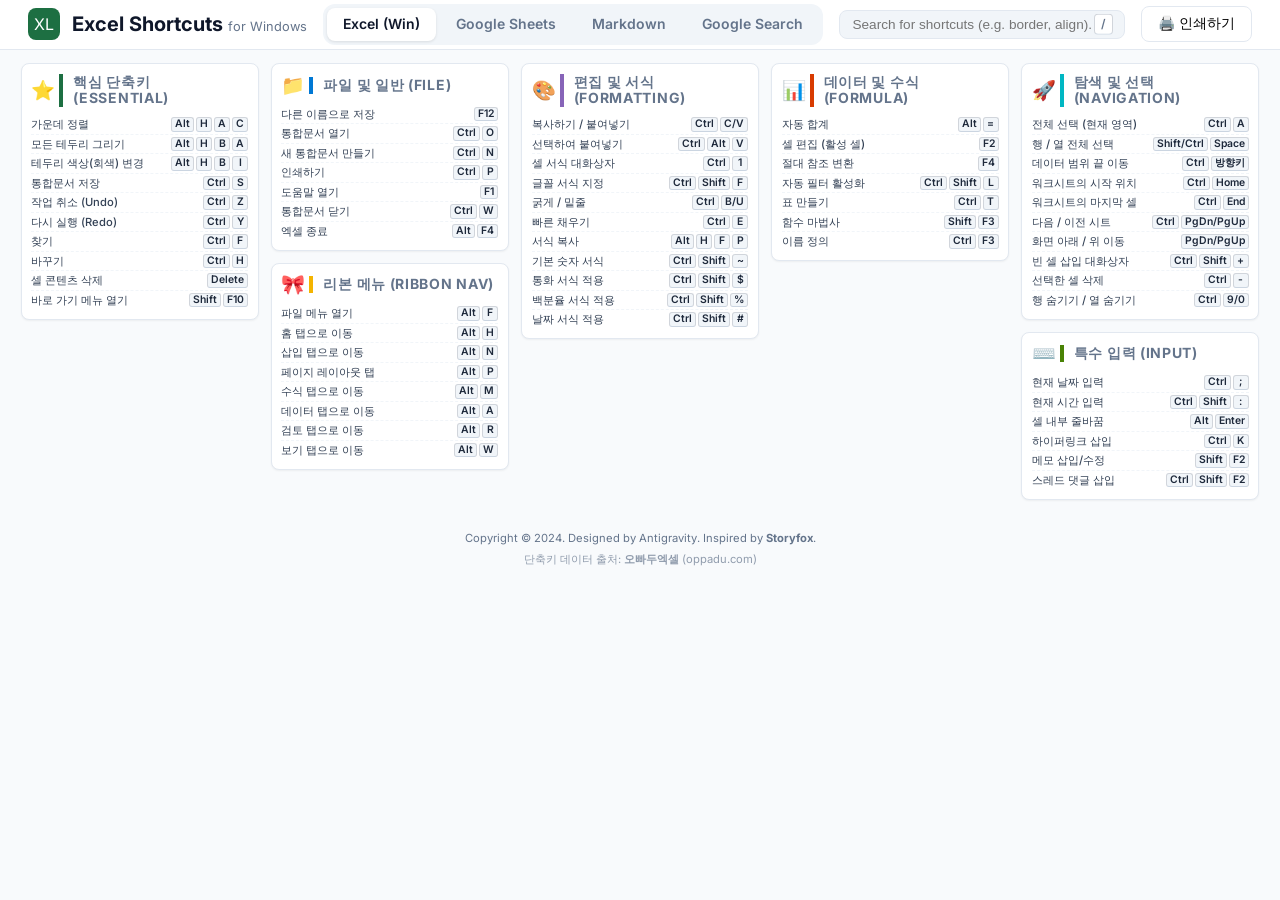
==== html/index.html @ 328e8499 "Reorganize into html and md folders + add Google MD" ====
<!DOCTYPE html>
<html lang="ko">

<head>
    <meta charset="UTF-8">
    <meta name="viewport" content="width=device-width, initial-scale=1.0">
    <title>Excel Shortcuts | Windows 엑셀 단축키 모음</title>
    <link rel="preconnect" href="https://fonts.googleapis.com">
    <link rel="preconnect" href="https://fonts.gstatic.com" crossorigin>
    <link href="https://fonts.googleapis.com/css2?family=Inter:wght@400;500;600;700&display=swap" rel="stylesheet">
    <link rel="stylesheet" href="../css/style.css">
    <style>
        @media print {

            header,
            footer,
            .search-bar {
                display: none !important;
            }

            body {
                padding-top: 0;
            }

            main {
                columns: 2 !important;
                padding: 0;
            }

            .card {
                break-inside: avoid;
                border: 1px solid #eee;
            }
        }
    </style>
</head>

<body>
    <header>
        <div class="header-content">
            <div class="brand">
                <div class="logo">XL</div>
                <h1>Excel Shortcuts <small style="font-weight: 400; font-size: 0.8rem; color: #64748b;">for
                        Windows</small></h1>
            </div>
            <nav class="app-tabs">
                <a href="index.html" class="app-tab active">Excel (Win)</a>
                <a href="sheets.html" class="app-tab">Google Sheets</a>
                <a href="md.html" class="app-tab">Markdown</a>
                <a href="google.html" class="app-tab">Google Search</a>
            </nav>
            <div class="search-bar">
                <input type="text" id="searchInput" placeholder="Search for shortcuts (e.g. border, align)..."
                    autocomplete="off">
                <kbd>/</kbd>
            </div>
            <div class="actions">
                <button onclick="window.print()"
                    style="padding: 8px 16px; border-radius: 8px; border: 1px solid #e2e8f0; background: white; cursor: pointer; font-size: 0.875rem; font-weight: 500;">
                    🖨️ 인쇄하기
                </button>
            </div>
        </div>
    </header>

    <main id="shortcutGrid">
        <!-- JS로 채워짐 -->
    </main>

    <footer>
        <p>Copyright &copy; 2024. Designed by Antigravity. Inspired by <b>Storyfox</b>.</p>
        <p style="margin-top: 8px; opacity: 0.7;">단축키 데이터 출처: <b>오빠두엑셀</b> (oppadu.com)</p>
    </footer>

    <script src="../js/app.js"></script>
</body>

</html>
---- css/style.css ----
:root {
    --bg-main: #f8fafc;
    --card-bg: #ffffff;
    --text-primary: #0f172a;
    --text-secondary: #64748b;
    --border-color: #e2e8f0;
    --kbd-bg: #f1f5f9;
    --kbd-text: #1e293b;
    --kbd-shadow: rgba(0, 0, 0, 0.1);
    --accent-color: #1d6f42;
    /* Default Excel Green */
}

* {
    margin: 0;
    padding: 0;
    box-sizing: border-box;
}

body {
    font-family: 'Inter', -apple-system, BlinkMacSystemFont, "Segoe UI", Roboto, sans-serif;
    background-color: var(--bg-main);
    color: var(--text-primary);
    line-height: 1.2;
    padding-top: 55px;
    /* Space for fixed header */
}

/* Header & Search */
header {
    position: fixed;
    top: 0;
    left: 0;
    right: 0;
    z-index: 100;
    background: rgba(255, 255, 255, 0.95);
    backdrop-filter: blur(8px);
    border-bottom: 1px solid var(--border-color);
    padding: 0.25rem 1rem;
}

.header-content {
    max-width: 98%;
    margin: 0 auto;
    display: flex;
    justify-content: space-between;
    align-items: center;
    gap: 1rem;
}

/* App Tabs */
.app-tabs {
    display: flex;
    background: #f1f5f9;
    padding: 4px;
    border-radius: 12px;
    gap: 4px;
}

.app-tab {
    padding: 8px 16px;
    border-radius: 8px;
    font-size: 0.875rem;
    font-weight: 600;
    text-decoration: none;
    color: var(--text-secondary);
    transition: all 0.2s;
}

.app-tab.active {
    background: white;
    color: var(--text-primary);
    box-shadow: 0 1px 3px rgba(0, 0, 0, 0.1);
}

.app-tab:hover:not(.active) {
    color: var(--text-primary);
}

.brand {
    display: flex;
    align-items: center;
    gap: 12px;
}

.logo {
    background: var(--accent-color);
    color: white;
    width: 32px;
    height: 32px;
    border-radius: 8px;
    display: flex;
    align-items: center;
    justify-content: center;
}

h1 {
    font-size: 1.25rem;
    font-weight: 700;
    color: var(--text-primary);
}

.search-bar {
    position: relative;
    flex: 1;
    max-width: 600px;
}

#searchInput {
    width: 100%;
    padding: 6px 12px;
    padding-right: 32px;
    border-radius: 8px;
    border: 1px solid var(--border-color);
    background: #f1f5f9;
    font-size: 0.85rem;
    transition: all 0.2s;
}

#searchInput:focus {
    outline: none;
    background: white;
    border-color: var(--accent-color);
    box-shadow: 0 0 0 3px rgba(29, 111, 66, 0.1);
}

.search-bar kbd {
    position: absolute;
    right: 12px;
    top: 50%;
    transform: translateY(-50%);
    font-size: 0.75rem;
    background: white;
    padding: 2px 6px;
    border-radius: 4px;
    color: var(--text-secondary);
}

/* Grid Layout */
main {
    max-width: 98%;
    margin: 0 auto;
    padding: 0.5rem;
    columns: 6 220px;
    /* Ultra-dense columns */
    column-gap: 0.75rem;
}

.card {
    break-inside: avoid;
    margin-bottom: 0.75rem;
    background: var(--card-bg);
    border-radius: 8px;
    border: 1px solid var(--border-color);
    padding: 0.6rem;
    transition: transform 0.2s;
    box-shadow: 0 1px 2px rgba(0, 0, 0, 0.05);
}

.card:hover {
    transform: translateY(-1px);
    box-shadow: 0 4px 10px rgba(0, 0, 0, 0.05);
}

.card-header {
    display: flex;
    align-items: center;
    gap: 4px;
    margin-bottom: 0.5rem;
}

.card-header .icon {
    font-size: 1.2rem;
}

.card-header h2 {
    font-size: 0.875rem;
    font-weight: 700;
    text-transform: uppercase;
    letter-spacing: 0.05em;
    color: var(--text-secondary);
    border-left: 4px solid var(--accent-color);
    padding-left: 10px;
}

/* Shortcuts */
.shortcut-list {
    list-style: none;
}

.shortcut-item {
    display: flex;
    justify-content: space-between;
    align-items: center;
    padding: 2px 0;
    border-bottom: 1px dashed #f1f5f9;
}

.shortcut-item:last-child {
    border-bottom: none;
}

.desc {
    font-size: 0.7rem;
    font-weight: 500;
    color: #334155;
    line-height: 1.1;
}

.keys {
    display: flex;
    gap: 2px;
}

kbd {
    display: inline-block;
    padding: 0px 3px;
    font-size: 0.65rem;
    font-weight: 600;
    font-family: inherit;
    color: var(--kbd-text);
    background: var(--kbd-bg);
    border: 1px solid #d1d5db;
    border-bottom: 1px solid #cbd5e1;
    border-radius: 3px;
    min-width: 16px;
    text-align: center;
}

/* Footer */
footer {
    padding: 1.5rem 1rem;
    text-align: center;
    color: var(--text-secondary);
    font-size: 0.7rem;
}

/* Responsive */
@media (max-width: 768px) {
    header {
        padding: 1rem;
    }

    .header-content {
        flex-direction: column;
        gap: 1rem;
    }

    .search-bar {
        max-width: 100%;
    }
}
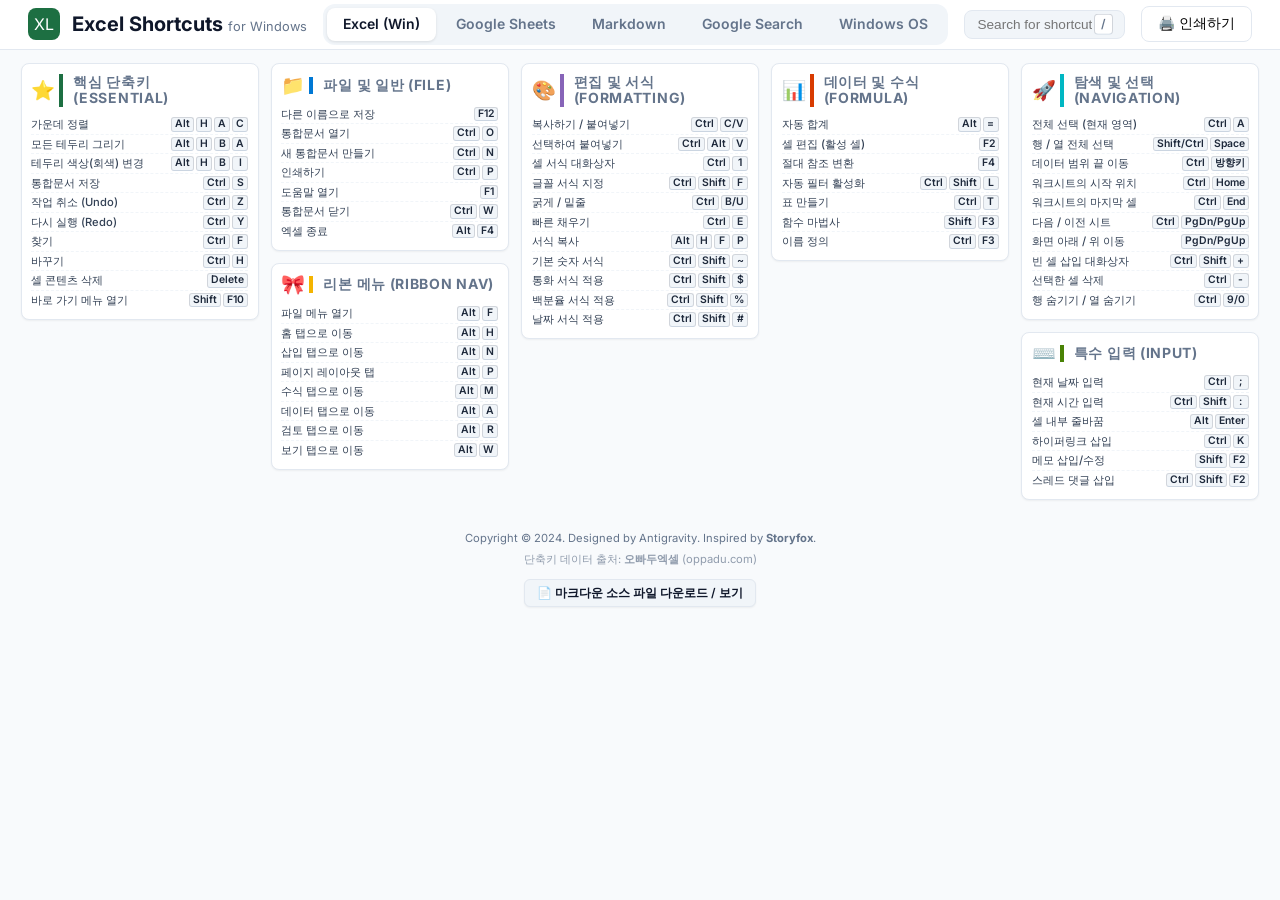
==== commit 50db7e3b: "Add markdown source links to footer and README" ====
--- a/html/index.html
+++ b/html/index.html
@@ -48,6 +48,7 @@
                 <a href="sheets.html" class="app-tab">Google Sheets</a>
                 <a href="md.html" class="app-tab">Markdown</a>
                 <a href="google.html" class="app-tab">Google Search</a>
+                <a href="win.html" class="app-tab">Windows OS</a>
             </nav>
             <div class="search-bar">
                 <input type="text" id="searchInput" placeholder="Search for shortcuts (e.g. border, align)..."
@@ -70,6 +71,12 @@
     <footer>
         <p>Copyright &copy; 2024. Designed by Antigravity. Inspired by <b>Storyfox</b>.</p>
         <p style="margin-top: 8px; opacity: 0.7;">단축키 데이터 출처: <b>오빠두엑셀</b> (oppadu.com)</p>
+    
+        <div style="margin-top: 12px;">
+            <a href="https://github.com/LAZYGASS/shortcut-cheatsheet/blob/master/md/excel_shortcuts.md" target="_blank" style="display:inline-block; padding: 6px 12px; background: var(--kbd-bg); border: 1px solid var(--border-color); border-radius: 6px; color: var(--text-primary); text-decoration: none; font-size: 0.75rem; font-weight: 600; box-shadow: 0 1px 2px rgba(0,0,0,0.05); transition: all 0.2s;">
+                📄 마크다운 소스 파일 다운로드 / 보기
+            </a>
+        </div>
     </footer>
 
     <script src="../js/app.js"></script>
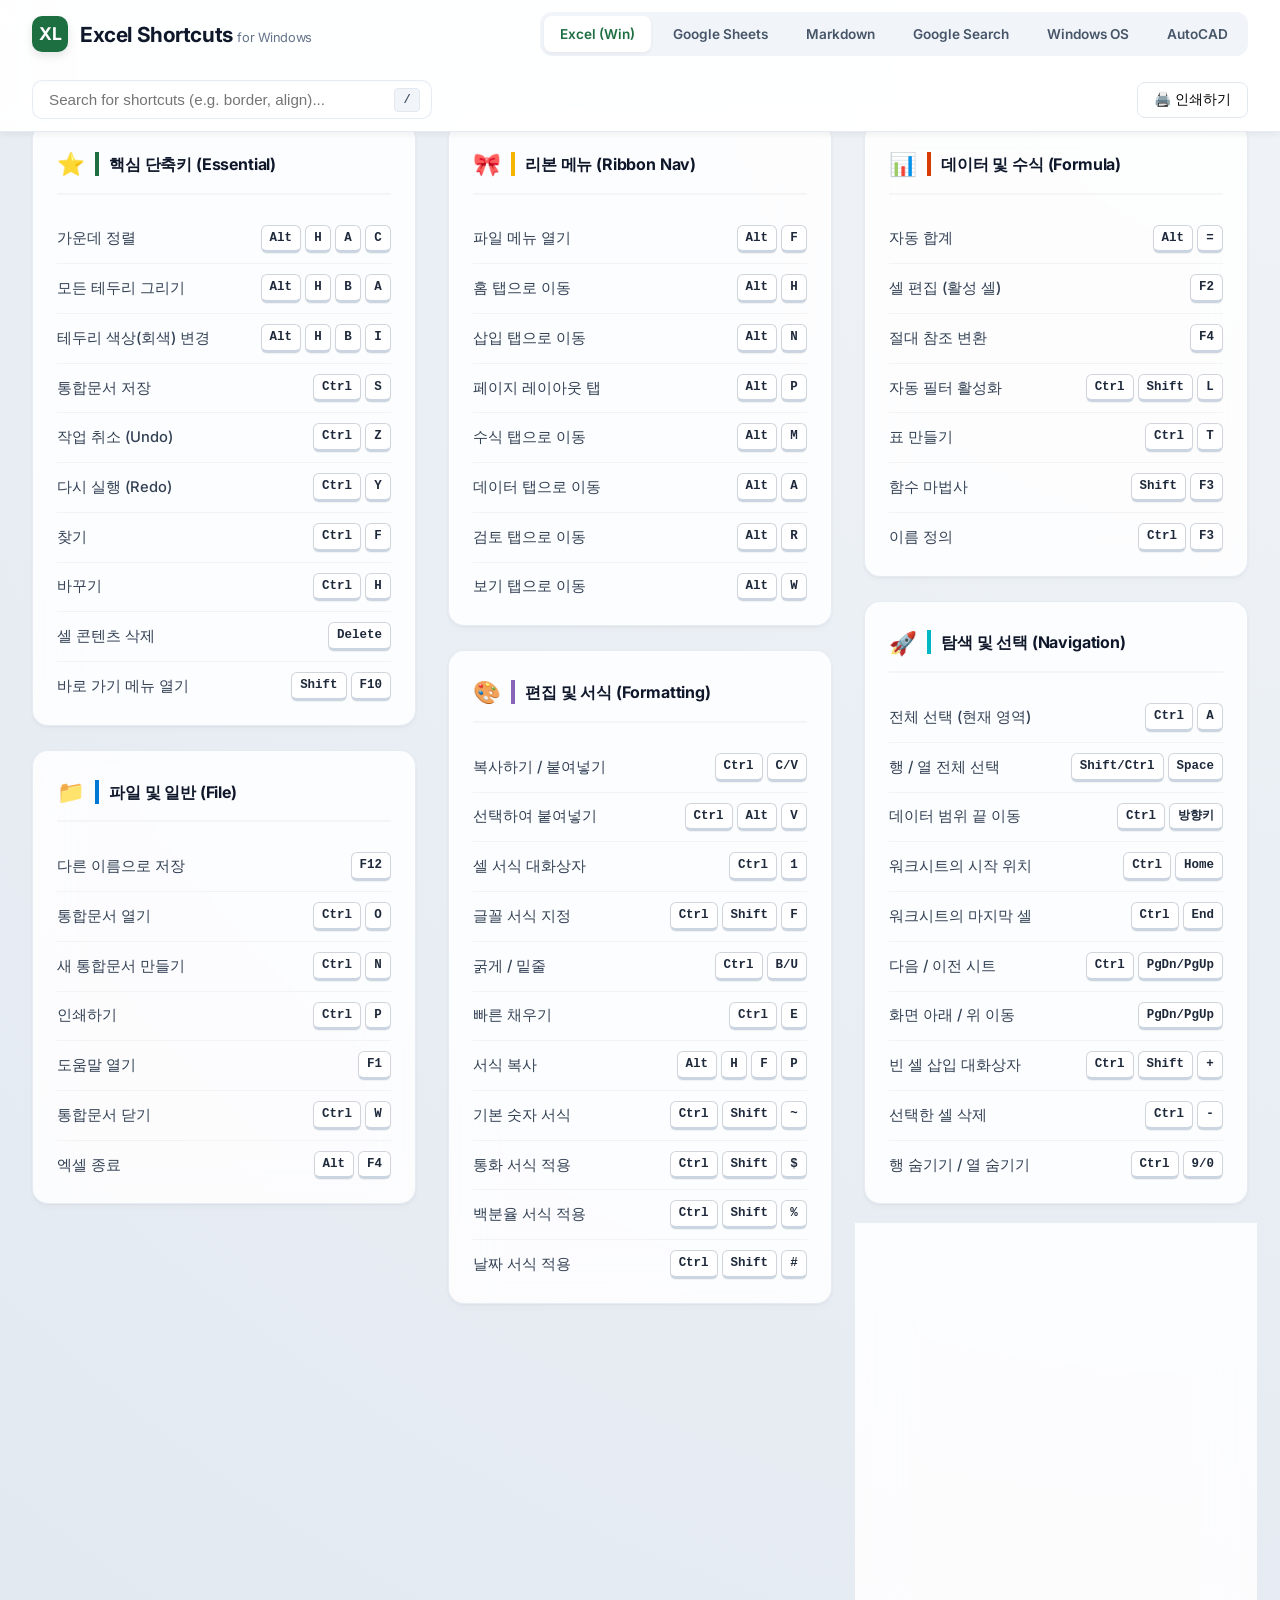
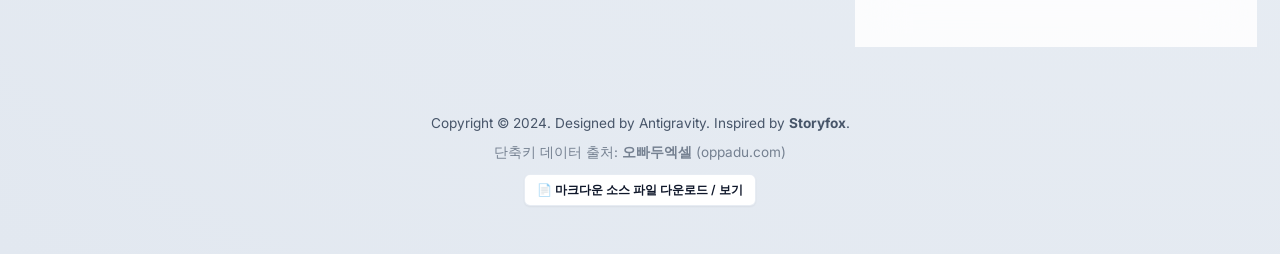
==== commit 730d3d37: "Add AutoCAD shortcuts" ====
--- a/html/index.html
+++ b/html/index.html
@@ -49,6 +49,7 @@
                 <a href="md.html" class="app-tab">Markdown</a>
                 <a href="google.html" class="app-tab">Google Search</a>
                 <a href="win.html" class="app-tab">Windows OS</a>
+                <a href="cad.html" class="app-tab">AutoCAD</a>
             </nav>
             <div class="search-bar">
                 <input type="text" id="searchInput" placeholder="Search for shortcuts (e.g. border, align)..."
--- a/css/style.css
+++ b/css/style.css
@@ -1,12 +1,13 @@
 :root {
     --bg-main: #f8fafc;
-    --card-bg: #ffffff;
+    --card-bg: rgba(255, 255, 255, 0.85);
+    /* Slightly more opaque glass */
     --text-primary: #0f172a;
-    --text-secondary: #64748b;
-    --border-color: #e2e8f0;
-    --kbd-bg: #f1f5f9;
+    --text-secondary: #475569;
+    --border-color: rgba(226, 232, 240, 0.8);
+    --kbd-bg: #ffffff;
     --kbd-text: #1e293b;
-    --kbd-shadow: rgba(0, 0, 0, 0.1);
+    --kbd-shadow: #cbd5e1;
     --accent-color: #1d6f42;
     /* Default Excel Green */
 }
@@ -18,12 +19,12 @@
 }
 
 body {
-    font-family: 'Inter', -apple-system, BlinkMacSystemFont, "Segoe UI", Roboto, sans-serif;
-    background-color: var(--bg-main);
-    color: var(--text-primary);
-    line-height: 1.2;
-    padding-top: 55px;
-    /* Space for fixed header */
+    font-family: 'Pretendard', 'Inter', -apple-system, BlinkMacSystemFont, "Segoe UI", Roboto, sans-serif;
+    background: radial-gradient(circle at top right, #f0f4f8, #e2e8f0);
+    color: var(--text-primary);
+    line-height: 1.5;
+    padding-top: 90px;
+    min-height: 100vh;
 }
 
 /* Header & Search */
@@ -34,18 +35,20 @@
     right: 0;
     z-index: 100;
     background: rgba(255, 255, 255, 0.95);
-    backdrop-filter: blur(8px);
+    backdrop-filter: blur(12px);
     border-bottom: 1px solid var(--border-color);
-    padding: 0.25rem 1rem;
+    padding: 0.75rem 2rem;
+    box-shadow: 0 4px 6px -1px rgba(0, 0, 0, 0.05);
 }
 
 .header-content {
-    max-width: 98%;
+    max-width: 1600px;
     margin: 0 auto;
     display: flex;
     justify-content: space-between;
     align-items: center;
-    gap: 1rem;
+    flex-wrap: wrap;
+    gap: 1.5rem;
 }
 
 /* App Tabs */
@@ -54,27 +57,29 @@
     background: #f1f5f9;
     padding: 4px;
     border-radius: 12px;
-    gap: 4px;
+    gap: 6px;
+    flex-wrap: wrap;
 }
 
 .app-tab {
     padding: 8px 16px;
     border-radius: 8px;
-    font-size: 0.875rem;
+    font-size: 0.85rem;
     font-weight: 600;
     text-decoration: none;
     color: var(--text-secondary);
-    transition: all 0.2s;
+    transition: all 0.2s ease;
 }
 
 .app-tab.active {
     background: white;
-    color: var(--text-primary);
-    box-shadow: 0 1px 3px rgba(0, 0, 0, 0.1);
+    color: var(--accent-color, var(--text-primary));
+    box-shadow: 0 2px 4px rgba(0, 0, 0, 0.05);
 }
 
 .app-tab:hover:not(.active) {
     color: var(--text-primary);
+    background: rgba(255, 255, 255, 0.5);
 }
 
 .brand {
@@ -86,42 +91,47 @@
 .logo {
     background: var(--accent-color);
     color: white;
-    width: 32px;
-    height: 32px;
-    border-radius: 8px;
+    width: 36px;
+    height: 36px;
+    border-radius: 10px;
     display: flex;
     align-items: center;
     justify-content: center;
+    font-weight: bold;
+    font-size: 1.1rem;
+    box-shadow: 0 4px 10px rgba(0, 0, 0, 0.1);
 }
 
 h1 {
-    font-size: 1.25rem;
+    font-size: 1.3rem;
     font-weight: 700;
     color: var(--text-primary);
+    letter-spacing: -0.02em;
 }
 
 .search-bar {
     position: relative;
     flex: 1;
-    max-width: 600px;
+    min-width: 250px;
+    max-width: 400px;
 }
 
 #searchInput {
     width: 100%;
-    padding: 6px 12px;
-    padding-right: 32px;
-    border-radius: 8px;
+    padding: 10px 16px;
+    padding-right: 40px;
+    border-radius: 10px;
     border: 1px solid var(--border-color);
-    background: #f1f5f9;
-    font-size: 0.85rem;
-    transition: all 0.2s;
+    background: #ffffff;
+    font-size: 0.95rem;
+    transition: all 0.2s ease;
+    box-shadow: inset 0 2px 4px rgba(0, 0, 0, 0.02);
 }
 
 #searchInput:focus {
     outline: none;
-    background: white;
     border-color: var(--accent-color);
-    box-shadow: 0 0 0 3px rgba(29, 111, 66, 0.1);
+    box-shadow: 0 0 0 3px rgba(0, 0, 0, 0.05);
 }
 
 .search-bar kbd {
@@ -130,55 +140,59 @@
     top: 50%;
     transform: translateY(-50%);
     font-size: 0.75rem;
-    background: white;
+    background: #f1f5f9;
     padding: 2px 6px;
     border-radius: 4px;
     color: var(--text-secondary);
-}
-
-/* Grid Layout */
+    border: 1px solid #e2e8f0;
+    box-shadow: none;
+}
+
+/* Grid Layout - Optimized for Readability */
 main {
-    max-width: 98%;
+    max-width: 1600px;
     margin: 0 auto;
-    padding: 0.5rem;
-    columns: 6 220px;
-    /* Ultra-dense columns */
-    column-gap: 0.75rem;
+    padding: 2rem;
+    columns: 3 340px;
+    /* Readability balance */
+    column-gap: 2rem;
 }
 
 .card {
     break-inside: avoid;
-    margin-bottom: 0.75rem;
+    margin-bottom: 1.5rem;
     background: var(--card-bg);
-    border-radius: 8px;
+    border-radius: 16px;
     border: 1px solid var(--border-color);
-    padding: 0.6rem;
-    transition: transform 0.2s;
-    box-shadow: 0 1px 2px rgba(0, 0, 0, 0.05);
+    padding: 1.5rem;
+    backdrop-filter: blur(20px);
+    transition: transform 0.25s cubic-bezier(0.2, 0.8, 0.2, 1), box-shadow 0.25s ease;
+    box-shadow: 0 4px 6px rgba(0, 0, 0, 0.02), 0 1px 3px rgba(0, 0, 0, 0.05);
 }
 
 .card:hover {
-    transform: translateY(-1px);
-    box-shadow: 0 4px 10px rgba(0, 0, 0, 0.05);
+    transform: translateY(-4px);
+    box-shadow: 0 12px 24px rgba(0, 0, 0, 0.06), 0 4px 8px rgba(0, 0, 0, 0.04);
 }
 
 .card-header {
     display: flex;
     align-items: center;
-    gap: 4px;
-    margin-bottom: 0.5rem;
+    gap: 10px;
+    margin-bottom: 1.25rem;
+    padding-bottom: 0.75rem;
+    border-bottom: 2px solid rgba(0, 0, 0, 0.03);
 }
 
 .card-header .icon {
-    font-size: 1.2rem;
+    font-size: 1.4rem;
 }
 
 .card-header h2 {
-    font-size: 0.875rem;
+    font-size: 1rem;
     font-weight: 700;
-    text-transform: uppercase;
-    letter-spacing: 0.05em;
-    color: var(--text-secondary);
+    letter-spacing: -0.01em;
+    color: var(--text-primary);
     border-left: 4px solid var(--accent-color);
     padding-left: 10px;
 }
@@ -192,50 +206,76 @@
     display: flex;
     justify-content: space-between;
     align-items: center;
-    padding: 2px 0;
-    border-bottom: 1px dashed #f1f5f9;
+    padding: 10px 0;
+    border-bottom: 1px solid rgba(0, 0, 0, 0.04);
 }
 
 .shortcut-item:last-child {
     border-bottom: none;
+    padding-bottom: 0;
 }
 
 .desc {
-    font-size: 0.7rem;
+    font-size: 0.92rem;
     font-weight: 500;
     color: #334155;
-    line-height: 1.1;
+    line-height: 1.3;
+    padding-right: 12px;
 }
 
 .keys {
     display: flex;
-    gap: 2px;
+    flex-wrap: wrap;
+    justify-content: flex-end;
+    gap: 4px;
 }
 
 kbd {
     display: inline-block;
-    padding: 0px 3px;
-    font-size: 0.65rem;
+    padding: 3px 8px;
+    font-size: 0.78rem;
     font-weight: 600;
-    font-family: inherit;
+    font-family: 'Fira Code', 'Consolas', monospace;
     color: var(--kbd-text);
     background: var(--kbd-bg);
     border: 1px solid #d1d5db;
-    border-bottom: 1px solid #cbd5e1;
-    border-radius: 3px;
-    min-width: 16px;
+    border-bottom: 3px solid var(--kbd-shadow);
+    border-radius: 6px;
+    min-width: 26px;
     text-align: center;
+    box-shadow: 0 1px 1px rgba(0, 0, 0, 0.05);
+}
+
+/* Print Mode Adjustment */
+@media print {
+    main {
+        columns: 2 !important;
+        column-gap: 1rem;
+    }
+
+    .card {
+        box-shadow: none !important;
+        border: 1px solid #ccc !important;
+        padding: 1rem !important;
+        margin-bottom: 1rem !important;
+    }
 }
 
 /* Footer */
 footer {
-    padding: 1.5rem 1rem;
+    padding: 3rem 1rem;
     text-align: center;
     color: var(--text-secondary);
-    font-size: 0.7rem;
+    font-size: 0.85rem;
 }
 
 /* Responsive */
+@media (max-width: 1024px) {
+    main {
+        columns: 2;
+    }
+}
+
 @media (max-width: 768px) {
     header {
         padding: 1rem;
@@ -244,9 +284,15 @@
     .header-content {
         flex-direction: column;
         gap: 1rem;
+        justify-content: center;
     }
 
     .search-bar {
         max-width: 100%;
     }
+
+    main {
+        columns: 1;
+        padding: 1rem;
+    }
 }
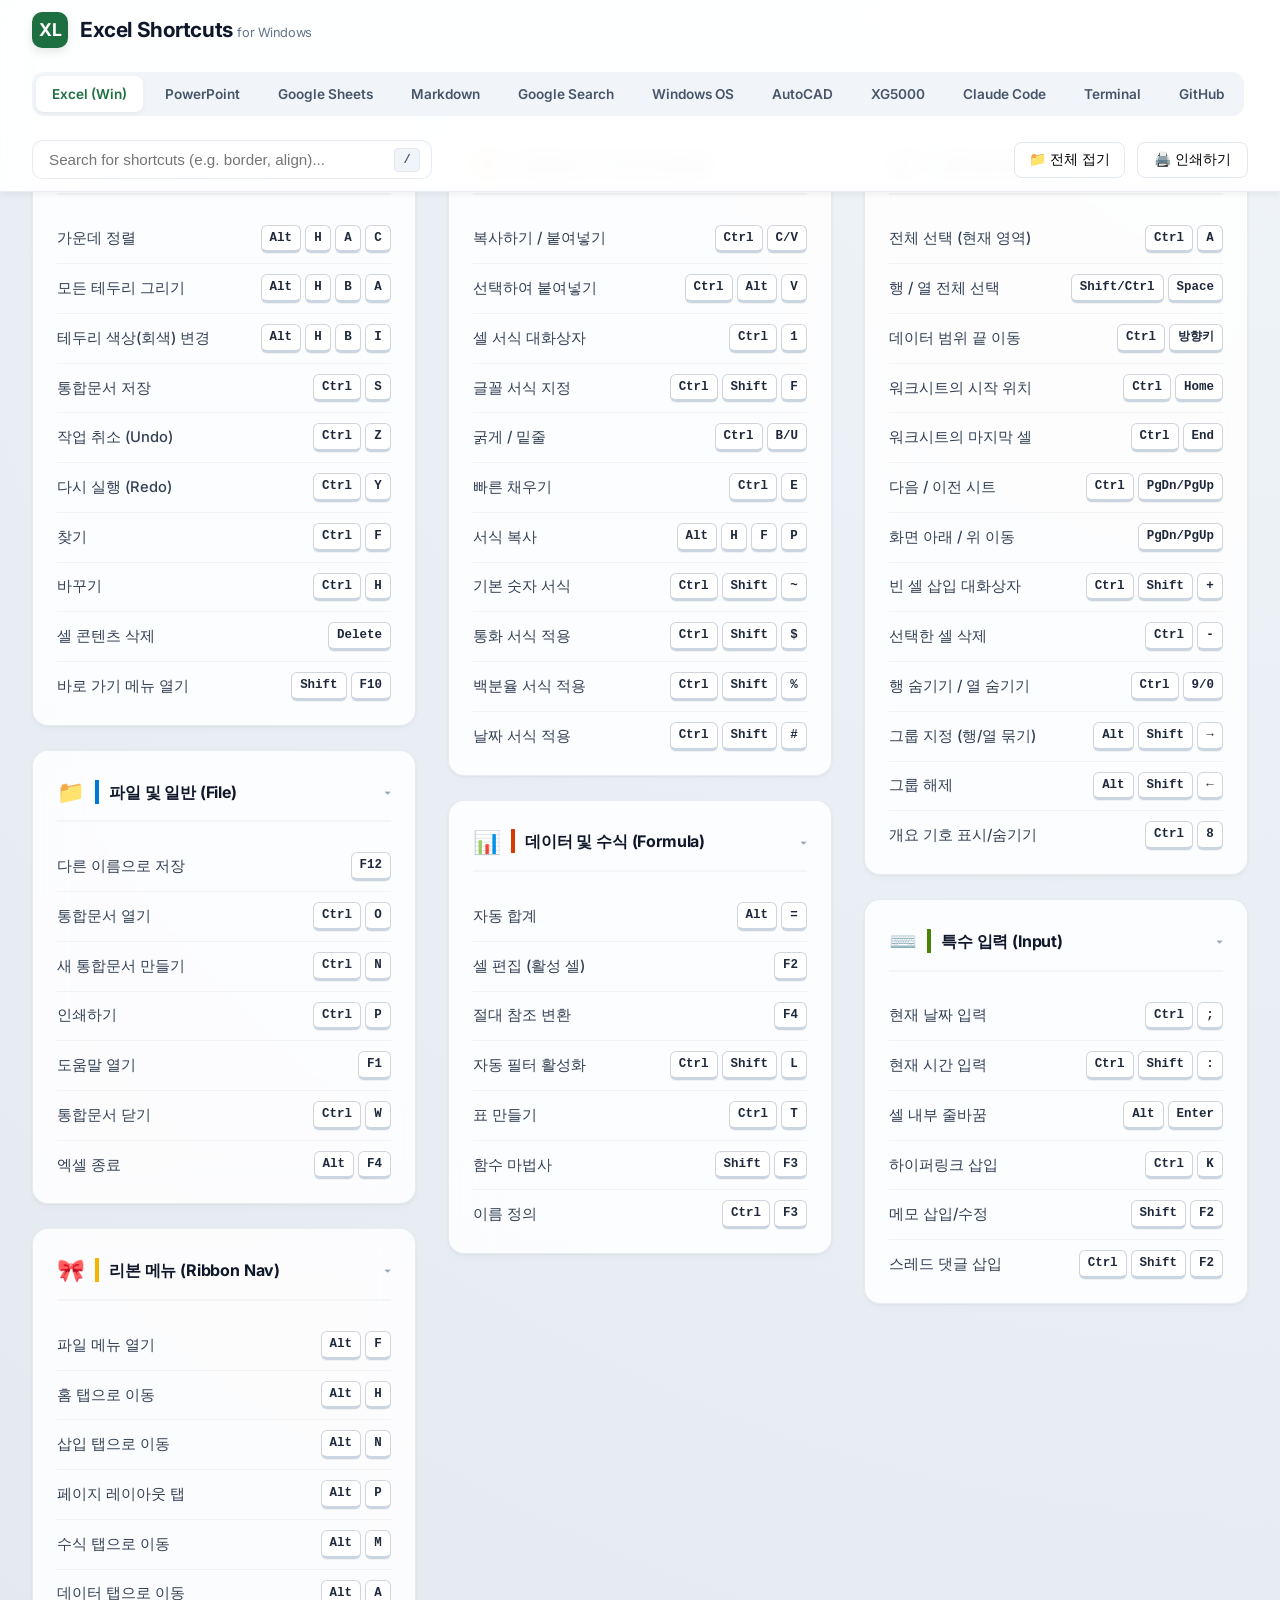
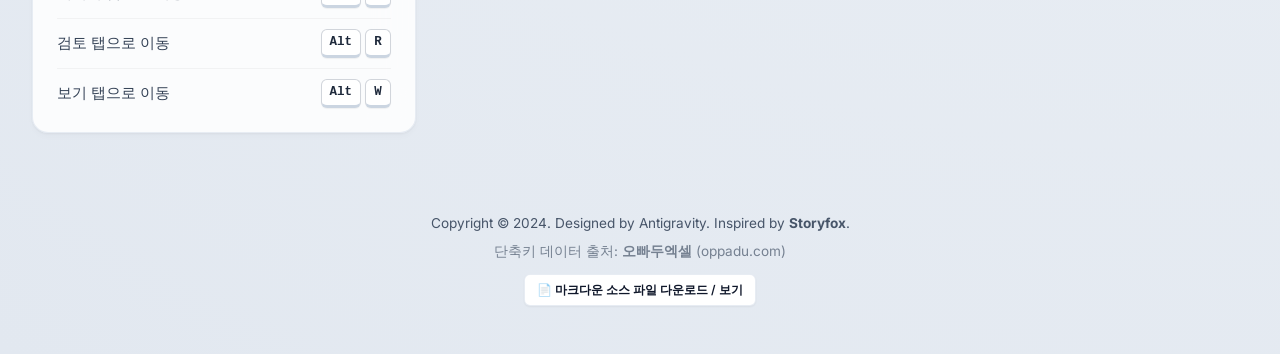
==== commit 2c23ad94: "Block search engine indexing, add Excel grouping shortcuts, expand AutoCAD cheatsheet - Add noindex " ====
--- a/html/index.html
+++ b/html/index.html
@@ -5,6 +5,7 @@
     <meta charset="UTF-8">
     <meta name="viewport" content="width=device-width, initial-scale=1.0">
     <title>Excel Shortcuts | Windows 엑셀 단축키 모음</title>
+    <meta name="robots" content="noindex, nofollow, noarchive, noimageindex">
     <link rel="preconnect" href="https://fonts.googleapis.com">
     <link rel="preconnect" href="https://fonts.gstatic.com" crossorigin>
     <link href="https://fonts.googleapis.com/css2?family=Inter:wght@400;500;600;700&display=swap" rel="stylesheet">
@@ -45,11 +46,16 @@
             </div>
             <nav class="app-tabs">
                 <a href="index.html" class="app-tab active">Excel (Win)</a>
+                <a href="ppt.html" class="app-tab">PowerPoint</a>
                 <a href="sheets.html" class="app-tab">Google Sheets</a>
                 <a href="md.html" class="app-tab">Markdown</a>
                 <a href="google.html" class="app-tab">Google Search</a>
                 <a href="win.html" class="app-tab">Windows OS</a>
                 <a href="cad.html" class="app-tab">AutoCAD</a>
+                <a href="xg5000.html" class="app-tab">XG5000</a>
+                <a href="claude.html" class="app-tab">Claude Code</a>
+                <a href="terminal.html" class="app-tab">Terminal</a>
+                <a href="github.html" class="app-tab">GitHub</a>
             </nav>
             <div class="search-bar">
                 <input type="text" id="searchInput" placeholder="Search for shortcuts (e.g. border, align)..."
@@ -81,6 +87,8 @@
     </footer>
 
     <script src="../js/app.js"></script>
+    <script src="../js/known.js"></script>
+    <script src="../js/enhance.js"></script>
 </body>
 
 </html>
--- a/css/style.css
+++ b/css/style.css
@@ -246,8 +246,70 @@
     box-shadow: 0 1px 1px rgba(0, 0, 0, 0.05);
 }
 
+/* "내가 아는 단축키" 토글 & 흐리게/숨기기 */
+.shortcut-item .desc {
+    flex: 1;
+}
+
+.known-toggle {
+    flex-shrink: 0;
+    width: 20px;
+    height: 20px;
+    margin-right: 10px;
+    border: 1.5px solid #cbd5e1;
+    border-radius: 6px;
+    background: #fff;
+    color: var(--accent-color);
+    font-size: 0.72rem;
+    font-weight: 700;
+    line-height: 1;
+    cursor: pointer;
+    display: flex;
+    align-items: center;
+    justify-content: center;
+    padding: 0;
+    transition: all 0.15s ease;
+}
+
+.known-toggle:hover {
+    border-color: var(--accent-color);
+}
+
+.shortcut-item.known .known-toggle {
+    background: var(--accent-color);
+    border-color: var(--accent-color);
+    color: #fff;
+}
+
+/* 아는 것: 흐리게 */
+.shortcut-item.known {
+    opacity: 0.4;
+}
+
+.shortcut-item.known:hover {
+    opacity: 1;
+}
+
+/* 숨기기 모드: 아는 것 완전히 감춤 */
+body.hide-known .shortcut-item.known {
+    display: none;
+}
+
+/* 숨기기 모드에서 남은 항목이 없는 카드는 통째로 감춤 */
+body.hide-known .card:not(:has(.shortcut-item:not(.known))) {
+    display: none;
+}
+
 /* Print Mode Adjustment */
 @media print {
+    .known-toggle {
+        display: none !important;
+    }
+
+    .shortcut-item.known {
+        opacity: 1;
+    }
+
     main {
         columns: 2 !important;
         column-gap: 1rem;
@@ -277,7 +339,14 @@
 }
 
 @media (max-width: 768px) {
+    /* On mobile the stacked header is too tall for a fixed 90px offset,
+       so let it scroll away with the page instead of covering content. */
+    body {
+        padding-top: 0;
+    }
+
     header {
+        position: static;
         padding: 1rem;
     }
 
@@ -295,4 +364,35 @@
         columns: 1;
         padding: 1rem;
     }
-}+}
+/* === 카테고리 접기/펼치기 - 그룹화 (enhance.js) === */
+.card-header { cursor: pointer; user-select: none; }
+.collapse-caret {
+    margin-left: auto;
+    font-size: 0.9rem;
+    color: #94a3b8;
+    transition: transform 0.2s ease;
+}
+.card.collapsed .collapse-caret { transform: rotate(-90deg); }
+.card.collapsed .shortcut-list { display: none; }
+.card.collapsed .card-header {
+    margin-bottom: 0;
+    padding-bottom: 0;
+    border-bottom: none;
+}
+
+.enh-toggle.active {
+    background: #1d6f42 !important;
+    color: #fff !important;
+    border-color: #1d6f42 !important;
+}
+
+@media print {
+    .collapse-caret, .enh-toggle { display: none !important; }
+    .card.collapsed .shortcut-list { display: block !important; }
+    .card.collapsed .card-header {
+        margin-bottom: 1.25rem;
+        padding-bottom: 0.75rem;
+        border-bottom: 2px solid rgba(0, 0, 0, 0.03);
+    }
+}
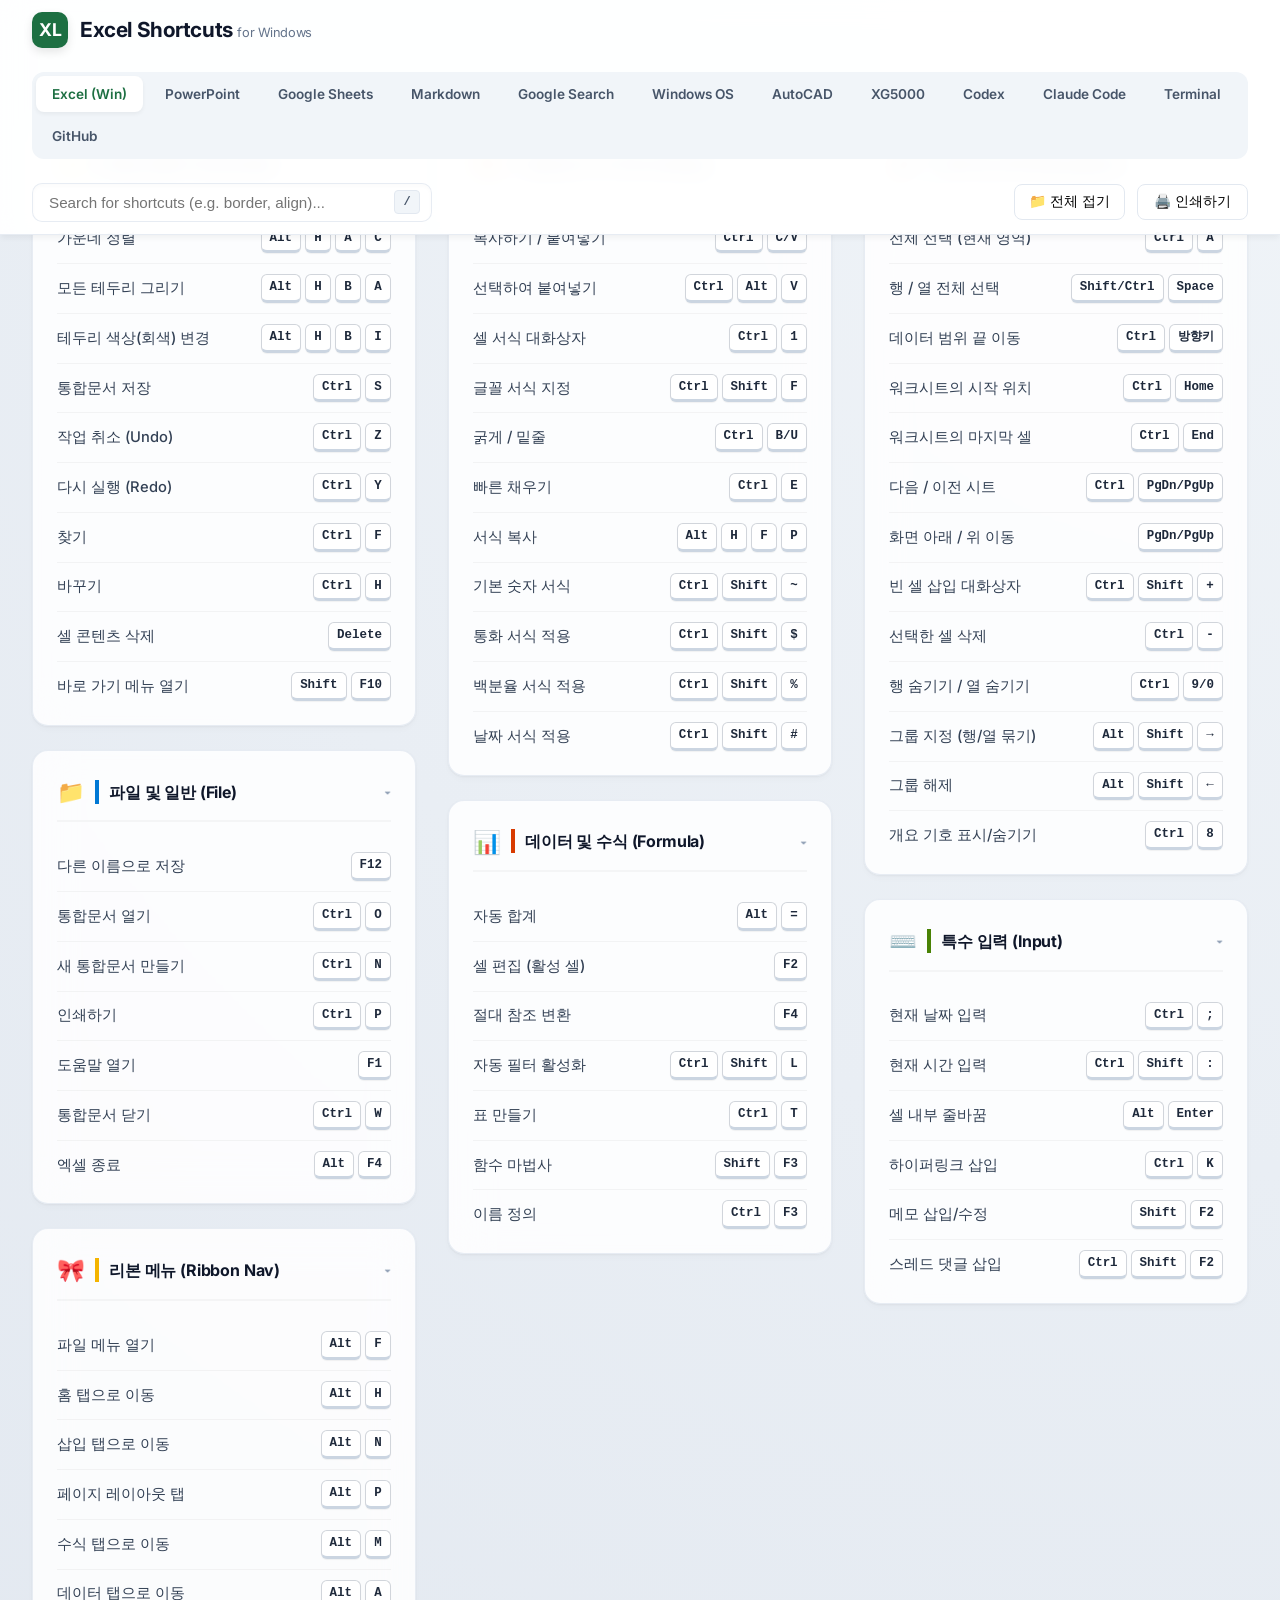
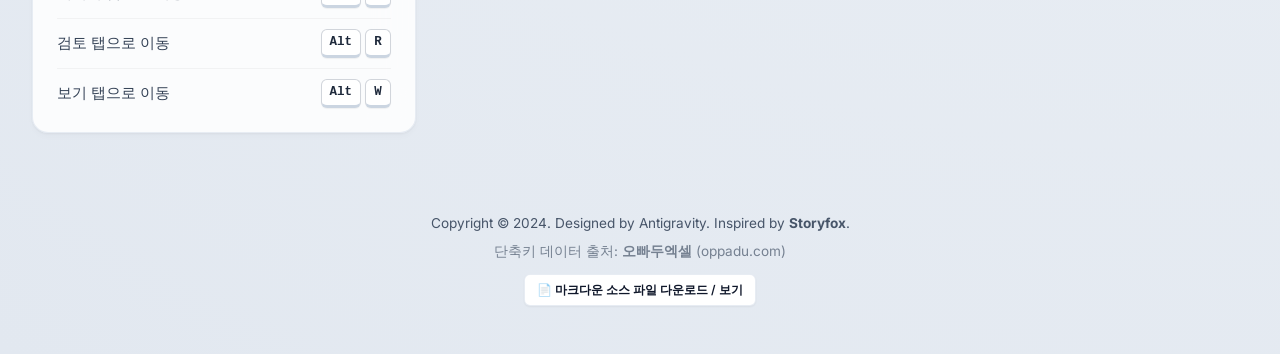
==== commit 6baef606: "feat: add Korean Codex cheat sheet" ====
--- a/html/index.html
+++ b/html/index.html
@@ -53,6 +53,7 @@
                 <a href="win.html" class="app-tab">Windows OS</a>
                 <a href="cad.html" class="app-tab">AutoCAD</a>
                 <a href="xg5000.html" class="app-tab">XG5000</a>
+                <a href="codex.html" class="app-tab">Codex</a>
                 <a href="claude.html" class="app-tab">Claude Code</a>
                 <a href="terminal.html" class="app-tab">Terminal</a>
                 <a href="github.html" class="app-tab">GitHub</a>
@@ -91,4 +92,4 @@
     <script src="../js/enhance.js"></script>
 </body>
 
-</html>+</html>
